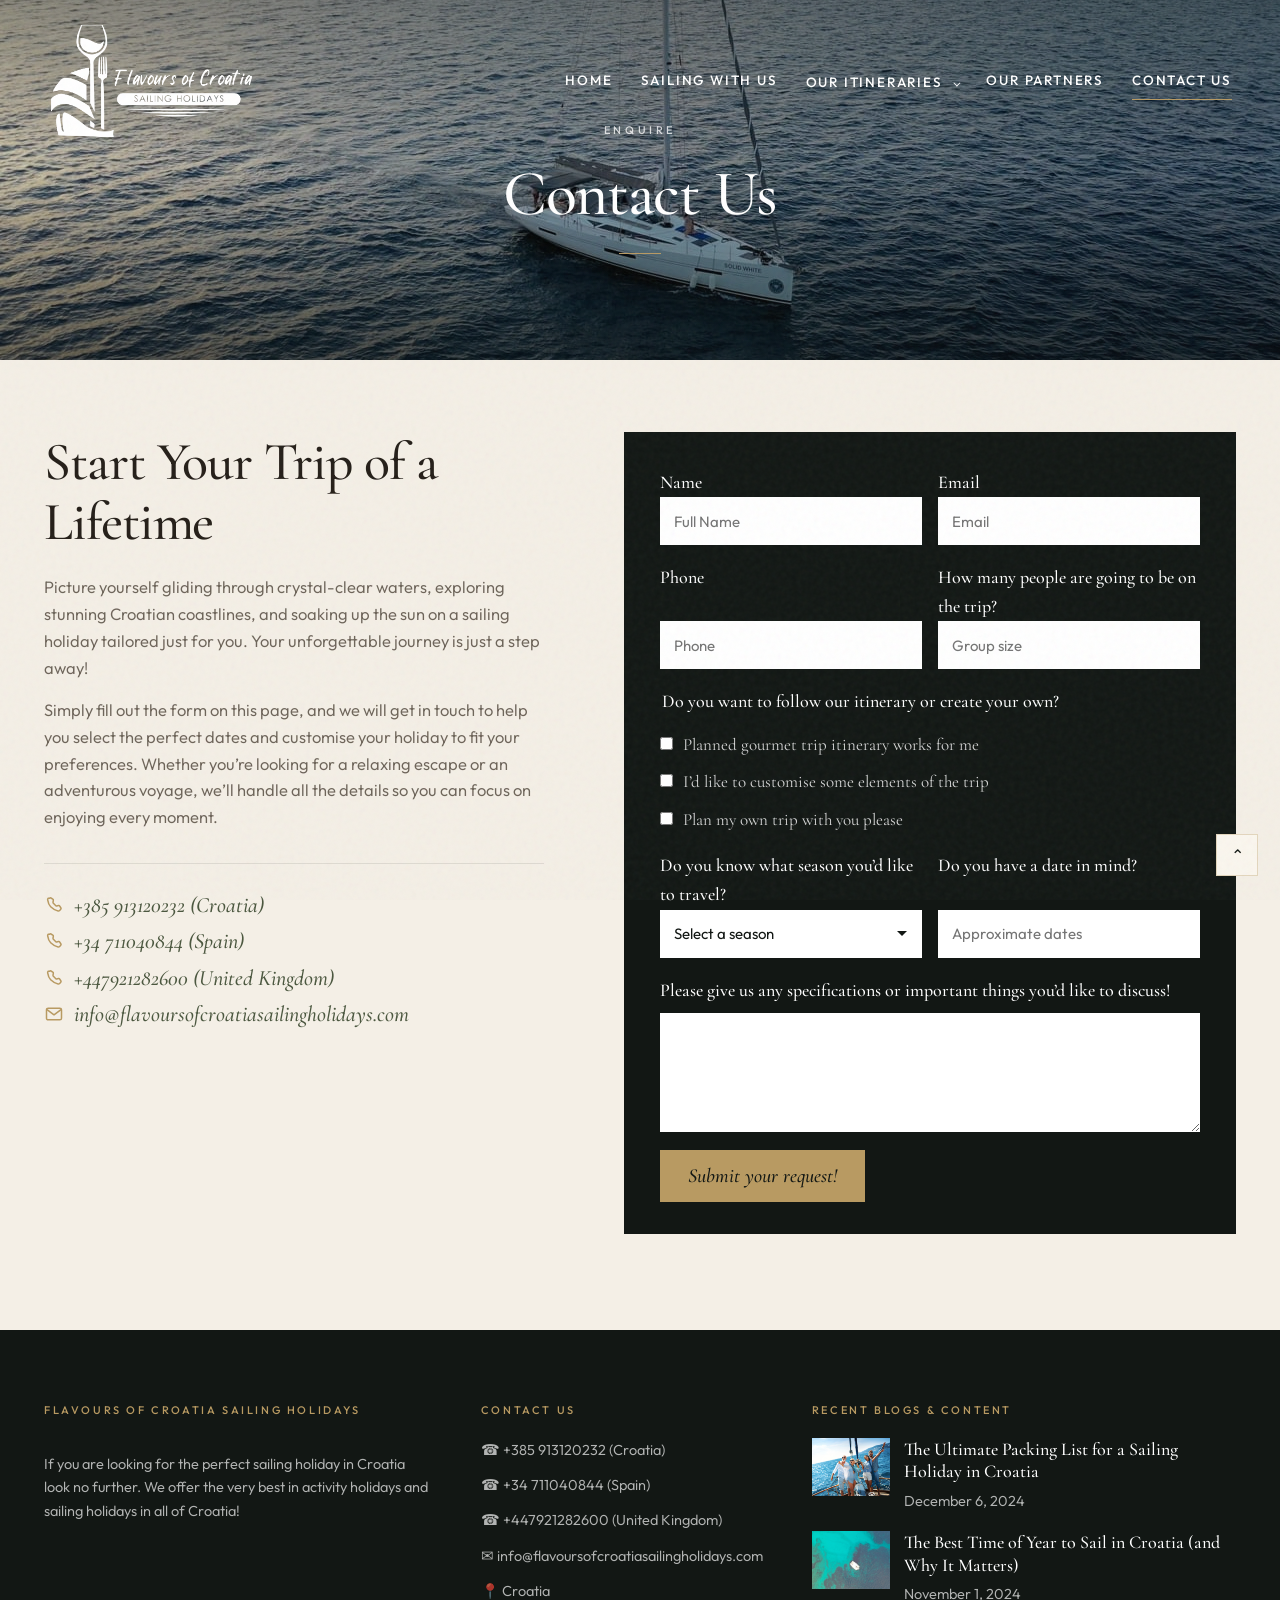
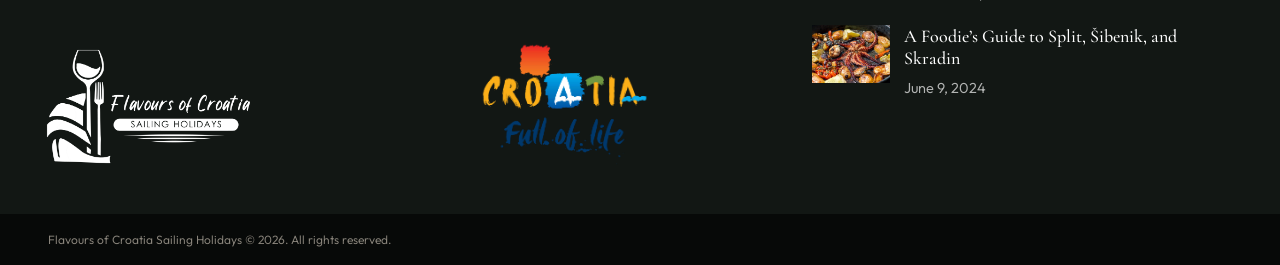
==== contact.html @ d2b2d53a "Host itinerary photos locally and send contact forms through Netlify. Co-authored-by: Cursor <cursor" ====
<!DOCTYPE html>
<html lang="en">
<head>
  <meta charset="UTF-8">
  <meta name="viewport" content="width=device-width, initial-scale=1.0">
  <title>Contact Us – Flavours of Croatia Sailing Holidays</title>
  <link rel="preconnect" href="https://fonts.googleapis.com">
  <link rel="preconnect" href="https://fonts.gstatic.com" crossorigin>
  <link href="https://fonts.googleapis.com/css2?family=Cormorant+Garamond:ital,wght@0,400;0,500;0,600;1,400;1,500;1,600&family=Outfit:wght@300;400;500;600&display=swap" rel="stylesheet">
  <link rel="preconnect" href="https://player.vimeo.com">
  <link rel="stylesheet" href="css/styles.css?v=114">
</head>
<body>
  <header class="site-header">
    <a class="logo" href="index.html"><img src="assets/logo.png" alt="Flavours of Croatia"></a>
    <nav class="nav">
      <a href="index.html">Home</a>
      <a href="sailing-with-us.html">Sailing With Us</a>
      <div class="nav-item">
        <button type="button">Our Itineraries <span class="chevron"></span></button>
        <div class="dropdown">
          <a href="gourmet-coastal.html">Gourmet Coastal Experience</a>
          <a href="custom-holiday.html">Create the Holiday of Your Dreams</a>
        </div>
      </div>
      <a href="partners.html">Our Partners</a>
      <a class="active" href="contact.html">Contact Us</a>
    </nav>
    <button class="menu-toggle" data-menu type="button" aria-label="Open menu">☰</button>
    <nav class="mobile-nav">
      <a href="index.html">Home</a>
      <a href="sailing-with-us.html">Sailing With Us</a>
      <a href="gourmet-coastal.html">Gourmet Coastal Experience</a>
      <a href="custom-holiday.html">Create the Holiday of Your Dreams</a>
      <a href="partners.html">Our Partners</a>
      <a href="contact.html">Contact Us</a>
    </nav>
  </header>

  <section class="page-hero contact">
    <div class="hero-video" style="background-image:url('assets/video-poster-1228026612.jpg')" aria-hidden="true">
      <img class="hero-poster" src="assets/video-poster-1228026612.jpg" alt="">
      <iframe
        src="https://player.vimeo.com/video/1228026612?background=1&amp;autoplay=1&amp;muted=1&amp;loop=1&amp;autopause=0&amp;title=0&amp;byline=0&amp;portrait=0"
        allow="autoplay; fullscreen"
        title="Contact Flavours of Croatia"
      ></iframe>
    </div>
    <div class="hero-copy">
      <p class="eyebrow">Enquire</p>
      <h1>Contact Us</h1>
    </div>
  </section>

  <section class="contact-layout">
    <div class="container contact-grid">
      <div class="contact-copy">
        <h2>Start Your Trip of a Lifetime</h2>
        <p>Picture yourself gliding through crystal-clear waters, exploring stunning Croatian coastlines, and soaking up the sun on a sailing holiday tailored just for you. Your unforgettable journey is just a step away!</p>
        <p>Simply fill out the form on this page, and we will get in touch to help you select the perfect dates and customise your holiday to fit your preferences. Whether you’re looking for a relaxing escape or an adventurous voyage, we’ll handle all the details so you can focus on enjoying every moment.</p>
        <div class="contact-ways">
          <a href="tel:+385913120232">
            <svg viewBox="0 0 24 24" fill="none" stroke="currentColor" stroke-width="1.8" stroke-linecap="round" stroke-linejoin="round" aria-hidden="true"><path d="M6.7 3.8c.4-.4 1.1-.5 1.6-.2l2.3 1.4c.5.3.7.9.6 1.5l-.4 2.2c-.1.5.1 1 .5 1.3l2.6 2.6c.3.4.8.6 1.3.5l2.2-.4c.6-.1 1.2.1 1.5.6l1.4 2.3c.3.5.2 1.2-.2 1.6l-1.3 1.3c-.5.5-1.2.7-1.9.6-3.3-.5-6.4-2.4-8.9-4.9S4.9 9.2 4.4 5.9c-.1-.7.1-1.4.6-1.9z"/></svg>
            +385 913120232 (Croatia)
          </a>
          <a href="tel:+34711040844">
            <svg viewBox="0 0 24 24" fill="none" stroke="currentColor" stroke-width="1.8" stroke-linecap="round" stroke-linejoin="round" aria-hidden="true"><path d="M6.7 3.8c.4-.4 1.1-.5 1.6-.2l2.3 1.4c.5.3.7.9.6 1.5l-.4 2.2c-.1.5.1 1 .5 1.3l2.6 2.6c.3.4.8.6 1.3.5l2.2-.4c.6-.1 1.2.1 1.5.6l1.4 2.3c.3.5.2 1.2-.2 1.6l-1.3 1.3c-.5.5-1.2.7-1.9.6-3.3-.5-6.4-2.4-8.9-4.9S4.9 9.2 4.4 5.9c-.1-.7.1-1.4.6-1.9z"/></svg>
            +34 711040844 (Spain)
          </a>
          <a href="tel:+447921282600">
            <svg viewBox="0 0 24 24" fill="none" stroke="currentColor" stroke-width="1.8" stroke-linecap="round" stroke-linejoin="round" aria-hidden="true"><path d="M6.7 3.8c.4-.4 1.1-.5 1.6-.2l2.3 1.4c.5.3.7.9.6 1.5l-.4 2.2c-.1.5.1 1 .5 1.3l2.6 2.6c.3.4.8.6 1.3.5l2.2-.4c.6-.1 1.2.1 1.5.6l1.4 2.3c.3.5.2 1.2-.2 1.6l-1.3 1.3c-.5.5-1.2.7-1.9.6-3.3-.5-6.4-2.4-8.9-4.9S4.9 9.2 4.4 5.9c-.1-.7.1-1.4.6-1.9z"/></svg>
            +447921282600 (United Kingdom)
          </a>
          <a href="mailto:info@flavoursofcroatiasailingholidays.com">
            <svg viewBox="0 0 24 24" fill="none" stroke="currentColor" stroke-width="1.8" stroke-linecap="round" stroke-linejoin="round" aria-hidden="true"><rect x="3" y="5" width="18" height="14" rx="2"/><path d="M4 7l8 6 8-6"/></svg>
            info@flavoursofcroatiasailingholidays.com
          </a>
        </div>
      </div>
      <form class="enquiry-form" name="contact" method="POST" action="/" data-netlify="true" netlify-honeypot="bot-field" data-form>
        <input type="hidden" name="form-name" value="contact">
        <p class="form-honeypot"><label>Leave blank <input name="bot-field" tabindex="-1" autocomplete="off"></label></p>
        <div class="enquiry-pair">
          <label>Name
            <input name="name" placeholder="Full Name" required>
          </label>
          <label>Email
            <input type="email" name="email" placeholder="Email" required>
          </label>
        </div>
        <div class="enquiry-pair">
          <label>Phone
            <input name="phone" placeholder="Phone" required>
          </label>
          <label>How many people are going to be on the trip?
            <input name="group" placeholder="Group size">
          </label>
        </div>
        <fieldset>
          <legend>Do you want to follow our itinerary or create your own?</legend>
          <label class="check"><input type="checkbox" name="plan" value="gourmet"> Planned gourmet trip itinerary works for me</label>
          <label class="check"><input type="checkbox" name="plan" value="customise"> I’d like to customise some elements of the trip</label>
          <label class="check"><input type="checkbox" name="plan" value="own"> Plan my own trip with you please</label>
        </fieldset>
        <div class="enquiry-pair">
          <label>Do you know what season you’d like to travel?
            <select name="season">
              <option value="">Select a season</option>
              <option>May - June</option>
              <option>July - August</option>
              <option>September - October</option>
              <option>Not sure yet</option>
            </select>
          </label>
          <label>Do you have a date in mind?
            <input name="date" placeholder="Approximate dates">
          </label>
        </div>
        <label>Please give us any specifications or important things you’d like to discuss!
          <textarea name="message" rows="5"></textarea>
        </label>
        <button type="submit">Submit your request!</button>
        <p class="form-note">Thank you. We’ll be in touch shortly.</p>
      </form>
    </div>
  </section>


  <footer class="site-footer">
    <div class="container footer-grid">
      <div class="footer-brand">
        <h4>Flavours of Croatia Sailing Holidays</h4>
        <p>If you are looking for the perfect sailing holiday in Croatia look no further. We offer the very best in activity holidays and sailing holidays in all of Croatia!</p>
        <img class="footer-logo" src="assets/logo.png" alt="">
      </div>
      <div class="footer-contact">
        <h4>Contact Us</h4>
        <ul>
          <li>☎ <a href="tel:+385913120232">+385 913120232</a> (Croatia)</li>
          <li>☎ <a href="tel:+34711040844">+34 711040844</a> (Spain)</li>
          <li>☎ <a href="tel:+447921282600">+447921282600</a> (United Kingdom)</li>
          <li>✉ <a href="mailto:info@flavoursofcroatiasailingholidays.com">info@flavoursofcroatiasailingholidays.com</a></li>
          <li>📍 Croatia</li>
        </ul>
        <a class="board-logo" href="https://www.dalmatiasibenik.hr/en/" target="_blank" rel="noopener noreferrer" aria-label="Croatia Full of life">
          <img src="assets/croatia-full-of-life.png?v=3" alt="Croatia Full of life">
        </a>
      </div>
      <div>
        <h4>Recent Blogs &amp; Content</h4>
        <a class="footer-blog" href="blog/packing-list.html"><img src="assets/blog-packing.jpg" alt=""><div><h3>The Ultimate Packing List for a Sailing Holiday in Croatia</h3><small>December 6, 2024</small></div></a>
        <a class="footer-blog" href="blog/best-time.html"><img src="assets/nic-cat-reef.jpg" alt=""><div><h3>The Best Time of Year to Sail in Croatia (and Why It Matters)</h3><small>November 1, 2024</small></div></a>
        <a class="footer-blog" href="blog/foodie-guide.html"><img src="assets/blog-food.png" alt=""><div><h3>A Foodie’s Guide to Split, Šibenik, and Skradin</h3><small>June 9, 2024</small></div></a>
      </div>
    </div>
    <div class="legal"><span>Flavours of Croatia Sailing Holidays © 2026. All rights reserved.</span></div>
  </footer>
  <button class="to-top" type="button" aria-label="Back to top">⌃</button>
  <script src="https://player.vimeo.com/api/player.js"></script>
  <script src="js/main.js?v=23"></script>
</body>
</html>
---- css/styles.css ----
:root {
  --navy: #121714;
  --navy-deep: #0a0d0b;
  --ink: #241e18;
  --muted: #6d6459;
  --olive: #4c5840;
  --wine: #7a3d34;
  --gold: #b89a62;
  --ivory: #f4efe6;
  --cream: #f7f3eb;
  --sand: #e7dfd1;
  --white: #fbf8f2;
  --paper: #faf6ee;
  --teal: #4c5840;
  --mint: #e7dfd1;
  --mint-deep: #cfc4b0;
  --line: rgba(36, 30, 24, 0.1);
  --max: 1220px;
  --shadow: 0 30px 80px rgba(18, 23, 20, 0.14);
  --ease: cubic-bezier(.22, 1, .36, 1);
}

*, *::before, *::after { box-sizing: border-box; }
html { scroll-behavior: smooth; -webkit-text-size-adjust: 100%; overflow-x: clip; }
body {
  margin: 0;
  font-family: Outfit, "Helvetica Neue", sans-serif;
  color: var(--ink);
  background: var(--ivory);
  line-height: 1.62;
  font-size: 16.5px;
  font-weight: 360;
  overflow-x: clip;
  overscroll-behavior-x: none;
}
body.menu-open { overflow: hidden; }
body::before {
  content: "";
  pointer-events: none;
  position: fixed;
  inset: 0;
  z-index: 400;
  opacity: .045;
  background-image: url("data:image/svg+xml,%3Csvg viewBox='0 0 200 200' xmlns='http://www.w3.org/2000/svg'%3E%3Cfilter id='n'%3E%3CfeTurbulence type='fractalNoise' baseFrequency='.85' numOctaves='4' stitchTiles='stitch'/%3E%3C/filter%3E%3Crect width='100%25' height='100%25' filter='url(%23n)'/%3E%3C/svg%3E");
}
::selection { background: #d8c8a4; color: var(--navy); }
img { max-width: 100%; display: block; }
a { color: inherit; text-decoration: none; }
button, input, textarea, select { font-family: inherit; }
.container { width: min(var(--max), calc(100% - 88px)); margin: 0 auto; }

.site-header {
  position: fixed; inset: 0 0 auto; z-index: 80;
  display: flex; align-items: center; justify-content: space-between;
  padding: 22px 48px; color: #fff;
  transition: background .5s var(--ease), padding .5s var(--ease), border-color .5s var(--ease);
  border-bottom: 1px solid transparent;
}
.site-header.is-scrolled,
.site-header.solid.is-scrolled {
  background: rgba(10, 13, 11, .86);
  backdrop-filter: blur(18px);
  padding-top: 12px; padding-bottom: 12px;
  border-bottom-color: rgba(184,154,98,.18);
}
.logo img { height: 118px; width: auto; filter: brightness(0) invert(1); transition: height .5s var(--ease); }
.site-header.is-scrolled .logo img { height: 96px; }
.nav { display: flex; align-items: center; gap: 28px; }
.nav a, .nav-item > button {
  background: none; border: 0; color: inherit; cursor: pointer;
  font-size: 13.5px; font-weight: 500; letter-spacing: 1.8px; text-transform: uppercase;
  padding: 0; position: relative;
}
.nav a::after, .nav-item > button::after {
  content: ""; position: absolute; left: 0; bottom: -8px; width: 0; height: 1px;
  background: var(--gold); transition: width .35s var(--ease);
}
.nav a:hover::after, .nav a.active::after, .nav-item:hover > button::after { width: 100%; }
.nav-item { position: relative; }
.nav-item:hover,
.nav-item:focus-within,
.nav-item.is-open { z-index: 5; }
.chevron {
  display: inline-block; width: 5px; height: 5px; margin-left: 6px;
  border-right: 1.4px solid currentColor; border-bottom: 1.4px solid currentColor;
  transform: rotate(45deg) translateY(-2px);
}
.dropdown {
  opacity: 0; visibility: hidden; pointer-events: none;
  transform: translateX(-50%);
  position: absolute; top: 100%; left: 50%; z-index: 6; min-width: 300px;
  padding: 18px 0 10px; color: var(--ink);
  transition: opacity .3s var(--ease), visibility .3s var(--ease);
}
.dropdown::before {
  content: ""; position: absolute; inset: 18px 0 0;
  background: var(--paper); box-shadow: var(--shadow); z-index: -1;
}
.nav-item:hover .dropdown,
.nav-item:focus-within .dropdown,
.nav-item.is-open .dropdown {
  opacity: 1; visibility: visible; pointer-events: auto;
}
.dropdown a {
  display: block; position: relative; z-index: 1;
  padding: 14px 22px; letter-spacing: 1.2px; font-size: 13px;
}
.dropdown a:hover { background: var(--sand); }
.dropdown a::after { display: none; }
.search-btn, .menu-toggle, .to-top { background: none; border: 0; color: inherit; cursor: pointer; }
.menu-toggle, .mobile-nav, .search-panel { display: none; }
.search-panel.open {
  display: block; position: absolute; top: 100%; right: 40px;
  background: var(--paper); color: var(--ink); padding: 12px; box-shadow: var(--shadow);
}
.search-panel input { border: 1px solid var(--sand); padding: 10px 12px; width: 240px; background: var(--ivory); }

.hero {
  position: relative; isolation: isolate; overflow: hidden;
  height: 100svh; min-height: 100svh;
  display: grid; place-items: center;
  background: var(--navy-deep);
  padding: 100px 24px 120px;
}
.hero-video {
  position: absolute; inset: 0; z-index: 0; overflow: hidden;
  pointer-events: none;
  container-type: size;
  background-color: var(--navy-deep);
  background-position: center;
  background-size: cover;
  background-repeat: no-repeat;
}
.hero-poster,
.hero-video iframe {
  position: absolute; top: 50%; left: 50%; border: 0;
  width: max(100%, calc(100cqh * 16 / 9));
  height: max(100%, calc(100cqw * 9 / 16));
  min-width: 100%;
  min-height: 100%;
  transform: translate(-50%, -50%);
  object-fit: cover;
}
.hero-poster {
  z-index: 2;
  opacity: 1;
  max-width: none;
  max-height: none;
}
.hero-video iframe {
  opacity: 1;
  z-index: 0;
}
.hero-video.is-ready .hero-poster { opacity: 0; }
.hero::before {
  content: "";
  position: absolute; inset: 0; z-index: 1; pointer-events: none;
  background:
    radial-gradient(ellipse at 50% 70%, transparent 20%, rgba(10,13,11,.45) 100%),
    linear-gradient(180deg, rgba(10,13,11,.35) 0%, rgba(10,13,11,.05) 40%, rgba(10,13,11,.62) 100%);
}
.hero-welcome {
  position: relative; z-index: 2;
  width: min(760px, 82vw);
  filter: drop-shadow(0 22px 48px rgba(0,0,0,.4));
  animation: rise 1.2s var(--ease);
}
@media (prefers-reduced-motion: reduce) {
  .hero-video iframe { display: none; }
}
.hero-caption {
  position: absolute; left: 56px; bottom: 40px; z-index: 2;
  color: rgba(255,255,255,.72);
  font-size: 11px; letter-spacing: 3px; text-transform: uppercase; font-weight: 500;
}
.scroll-cue {
  position: absolute; bottom: 36px; left: 50%; transform: translateX(-50%); z-index: 2;
  color: #fff; font-size: 10px; letter-spacing: 4px; text-transform: uppercase;
  opacity: .7; display: flex; flex-direction: column; align-items: center; gap: 10px;
}
.scroll-cue::after {
  content: ""; width: 1px; height: 36px;
  background: linear-gradient(var(--gold), transparent);
}
@keyframes rise { from { opacity: 0; transform: translateY(26px); } to { opacity: 1; transform: none; } }
.reveal { opacity: 0; transform: translateY(32px); transition: .9s var(--ease); }
.reveal.in { opacity: 1; transform: none; }

.kicker, .eyebrow {
  font-size: 11px; letter-spacing: 3.6px; text-transform: uppercase; font-weight: 500;
  color: var(--olive); margin: 0 0 12px;
}
.kicker::after, .eyebrow.dark::after {
  content: ""; display: block; width: 28px; height: 1px; background: var(--gold); margin-top: 10px;
}
h1, h2, .section-title {
  font-family: "Cormorant Garamond", Georgia, serif;
  font-weight: 500; letter-spacing: -.02em;
  text-transform: none; line-height: 1.12; margin: 0 0 16px;
}
.lead {
  font-family: "Cormorant Garamond", Georgia, serif;
  font-size: clamp(26px, 3vw, 34px); font-style: italic; line-height: 1.3; color: var(--ink);
}

.intro { padding: 72px 0 24px; background: var(--ivory); scroll-margin-top: 108px; }
.intro-grid { display: grid; grid-template-columns: .95fr 1.05fr; gap: 36px; align-items: stretch; padding-bottom: 0; }
.intro-copy { display: flex; flex-direction: column; line-height: 1.55; }
.intro-copy h1 { font-size: clamp(34px, 4vw, 52px); max-width: none; margin: 0 0 26px; line-height: 1.08; }
.intro-copy p { color: #534c43; margin: 0 0 8px; }
.intro-copy .lead { margin-bottom: 18px; color: var(--ink); font-size: 22px; }
.signatures { display: flex; gap: 32px; margin-top: 22px; padding-top: 4px; align-items: flex-end; }
.signatures img { height: 72px; width: auto; opacity: .9; }

.intro-visual { position: relative; min-height: 280px; }
.collage {
  position: absolute;
  inset: 0;
  display: grid;
  grid-template-columns: 1.15fr .85fr;
  grid-template-rows: 1.05fr .7fr .95fr;
  gap: 8px;
  min-height: 0;
  height: auto;
  overflow: hidden;
}
.collage img {
  width: 100%; height: 100%; object-fit: cover;
  min-height: 0; min-width: 0;
  transition: transform .8s var(--ease), filter .8s ease;
}
.collage img:hover { transform: scale(1.03); filter: saturate(1.08); }
.collage .c1 { grid-column: 1; grid-row: 1 / 3; }
.collage .c2 { grid-column: 2; grid-row: 1; }
.collage .c3 { grid-column: 1; grid-row: 3; }
.collage .c4 { grid-column: 2; grid-row: 2 / 4; }
.collage .c5 {
  position: absolute; width: 24%; aspect-ratio: 1; height: auto;
  top: 42%; left: 38%; z-index: 3;
  outline: 6px solid var(--ivory);
  box-shadow: 0 18px 40px rgba(18,23,20,.2);
}

.filmstrip {
  display: flex; gap: 10px; overflow-x: auto; overflow-y: hidden;
  padding: 56px 48px 56px max(44px, calc((100vw - var(--max)) / 2 + 44px));
  width: 100%; max-width: 100%; margin: 0;
  scrollbar-width: thin; scrollbar-color: var(--gold) transparent;
  cursor: grab;
  -webkit-overflow-scrolling: touch;
}
.filmstrip:active { cursor: grabbing; }
.filmstrip::-webkit-scrollbar { height: 6px; }
.filmstrip::-webkit-scrollbar-thumb { background: var(--gold); border-radius: 99px; }
.filmstrip img {
  height: 136px; width: 180px; object-fit: cover; flex-shrink: 0;
  filter: saturate(.92);
  transition: transform .5s var(--ease), filter .5s ease;
}
.filmstrip img:hover { transform: translateY(-4px); filter: saturate(1.05); }

.photo-grid {
  display: grid; grid-template-columns: repeat(3, 1fr); gap: 10px;
}
.photo-grid img {
  width: 100%; aspect-ratio: 1; object-fit: cover;
  transition: transform .8s var(--ease);
}
.photo-grid img:hover { transform: scale(1.05); }
.photo-grid.editorial {
  grid-template-columns: repeat(6, 1fr);
  grid-auto-rows: 82px;
  gap: 10px;
}
.photo-grid.editorial img { aspect-ratio: auto; height: 100%; }
.photo-grid.editorial img:nth-child(1) { grid-column: 1 / 5; grid-row: 1 / 4; }
.photo-grid.editorial img:nth-child(2) { grid-column: 5 / 7; grid-row: 1 / 4; }
.photo-grid.editorial img:nth-child(3) { grid-column: 1 / 3; grid-row: 4 / 6; }
.photo-grid.editorial img:nth-child(4) { grid-column: 3 / 5; grid-row: 4 / 6; }
.photo-grid.editorial img:nth-child(5) { grid-column: 5 / 7; grid-row: 4 / 6; }
.photo-grid.editorial img:nth-child(6) { grid-column: 1 / 4; grid-row: 6 / 8; }
.photo-grid.editorial img:nth-child(7) { grid-column: 4 / 7; grid-row: 6 / 8; }
.photo-grid.editorial img:nth-child(8) { grid-column: 1 / 3; grid-row: 8 / 10; }
.photo-grid.editorial img:nth-child(9) { grid-column: 3 / 5; grid-row: 8 / 10; }
.photo-grid.editorial img:nth-child(10) { grid-column: 5 / 7; grid-row: 8 / 10; }
.photo-grid.editorial img:nth-child(11) { grid-column: 1 / 4; grid-row: 10 / 12; }
.photo-grid.editorial img:nth-child(12) { grid-column: 4 / 7; grid-row: 10 / 12; }
.photo-grid.editorial img:nth-child(13) { grid-column: 1 / 3; grid-row: 12 / 14; }
.photo-grid.editorial img:nth-child(14) { grid-column: 3 / 5; grid-row: 12 / 14; }
.photo-grid.editorial img:nth-child(15) { grid-column: 5 / 7; grid-row: 12 / 14; }

.quote-band, .landscape-band, .testimonial {
  position: relative; isolation: isolate; overflow: hidden;
  min-height: 360px; background: center / cover no-repeat;
  display: grid; place-items: center;
}
.quote-band {
  background-image: url("../assets/quote-coast.jpg");
  background-position: center 45%;
  min-height: 420px;
}
.landscape-band { background-image: url("../assets/landscape-band.png"); min-height: 240px; }
.testimonial {
  background-image: url("../assets/testimonial-coast.jpg");
  background-position: center 55%;
  place-items: center start;
  min-height: 520px;
  margin-top: 48px;
}
.quote-band::before {
  content: ""; position: absolute; inset: 0; z-index: 1; pointer-events: none;
  background: linear-gradient(180deg, rgba(244,239,230,.42), transparent 18%, transparent 82%, rgba(244,239,230,.48));
}
.landscape-band::before, .testimonial::before {
  content: ""; position: absolute; inset: 0; z-index: 1; pointer-events: none;
  background: linear-gradient(180deg, rgba(247,243,235,.5), transparent 22%, transparent 78%, rgba(247,243,235,.55));
}
.quote-statement {
  position: relative; z-index: 2; width: min(640px, calc(100% - 64px));
  margin: 0; text-align: center;
  font-family: "Cormorant Garamond", Georgia, serif;
  font-size: clamp(20px, 2.4vw, 28px); font-style: italic; line-height: 1.4;
  color: var(--navy);
  background: rgba(251, 248, 242, .88);
  backdrop-filter: blur(16px);
  -webkit-backdrop-filter: blur(16px);
  padding: 28px 40px 32px;
  box-shadow: 0 24px 60px rgba(18, 23, 20, .16);
}
.quote-statement::before,
.quote-statement::after {
  display: block; font-size: 48px; line-height: .4; color: var(--gold); font-style: normal;
}
.quote-statement::before {
  content: "“"; margin-bottom: 14px;
}
.quote-statement::after {
  content: "”"; margin-top: 16px;
}

.quote-card, .review-card {
  position: relative; z-index: 2;
  background: rgba(251,248,242,.94); backdrop-filter: blur(16px);
  padding: 48px 46px; box-shadow: var(--shadow);
}
.quote-card { display: none; }
.quote-card p {
  margin: 0; font-family: "Cormorant Garamond", Georgia, serif;
  font-size: 27px; line-height: 1.45; font-style: italic;
}

.features { padding: 64px 0 32px; background: var(--ivory); }
.features-head { width: 100%; margin: 0 0 80px; }
.features-head h2 { font-size: clamp(28px, 3.2vw, 42px); margin: 0; max-width: none; }
.feature-row {
  display: grid; grid-template-columns: 1fr 1fr; gap: 48px;
  align-items: center; min-height: 0;
  background: transparent; margin: 0 0 48px;
}
.feature-row:last-child { margin-bottom: 0; }
.feature-row.reverse { grid-template-columns: 1fr 1fr; }
.feature-row.reverse .feature-copy { order: -1; }
.feature-visual { overflow: hidden; }
.feature-visual img {
  width: 100%; height: auto; min-height: 0;
  aspect-ratio: 16 / 10; object-fit: cover;
  transition: transform 1.2s var(--ease);
}
.feature-row:hover .feature-visual img { transform: scale(1.03); }
.feature-copy {
  display: grid; align-content: center;
  padding: 8px 0;
}
.feature-copy h2 { font-size: clamp(28px, 2.8vw, 36px); margin: 0 0 24px; }
.feature-copy p { color: var(--muted); margin: 0; }
.feature-card { overflow: hidden; }
.feature-card img { width: 100%; aspect-ratio: 16/10; object-fit: cover; margin-bottom: 28px; }
.feature-card h2 { font-size: 28px; }
.feature-card p { color: var(--muted); margin: 0; }

.journeys { padding: 64px 0 48px; background: var(--ivory); }
.journeys-head { margin-bottom: 28px; }
.journeys-head h2 { font-size: clamp(36px, 4.2vw, 52px); margin: 0; }
.journey-stack { display: grid; grid-template-columns: 1fr 1fr; gap: 24px; }
.journey-card {
  position: relative; overflow: hidden; min-height: 0; aspect-ratio: 4 / 3; color: #fff;
  display: grid; align-items: end;
}
.journey-card img:not(.hero-poster),
.journey-card .hero-video {
  position: absolute; inset: 0; width: 100%; height: 100%;
}
.journey-card img:not(.hero-poster) {
  object-fit: cover;
  transition: transform 1.4s var(--ease);
}
.journey-card img, .journey-card .hero-video, .journey-card::after { pointer-events: none; }
.journey-card::after {
  content: ""; position: absolute; inset: 0; z-index: 1;
  background: linear-gradient(180deg, rgba(10,13,11,.06) 18%, rgba(10,13,11,.55) 62%, rgba(10,13,11,.82) 100%);
}
.journey-card:hover img:not(.hero-poster) { transform: scale(1.06); }
.journey-copy { position: relative; z-index: 2; padding: 28px 28px 32px; max-width: none; }
.journey-copy .kicker {
  display: inline-block; color: #e4d0a0; background: none; padding: 0;
  margin: 0 0 12px; letter-spacing: 2.6px; font-size: 12px; font-weight: 600;
  text-shadow:
    0 0 2px rgba(0,0,0,.9),
    0 1px 2px rgba(0,0,0,.85),
    0 2px 8px rgba(0,0,0,.7),
    0 6px 18px rgba(0,0,0,.55);
}
.journey-copy .kicker::after {
  display: block; background: #e4d0a0; width: 28px; margin-top: 10px;
}
.journey-card h3 {
  font-family: "Cormorant Garamond", Georgia, serif;
  font-size: clamp(28px, 2.6vw, 38px);
  font-weight: 500; margin: 0 0 12px; letter-spacing: -.02em; line-height: 1.08;
}
.journey-card p { margin: 0 0 18px; color: rgba(255,255,255,.82); max-width: 36ch; font-size: 16px; }
.journey-card .read-more { color: #fff; border-bottom: 1px solid var(--gold); padding-bottom: 3px; }

.num {
  color: var(--gold); display: block; font-family: "Cormorant Garamond", serif;
  font-size: 42px; font-style: italic; letter-spacing: 0; text-transform: none; margin-bottom: 8px;
}

.why {
  background:
    radial-gradient(900px 420px at 80% 0%, rgba(184,154,98,.12), transparent),
    var(--navy-deep);
  color: #fff; padding: 80px 0;
}
.why h2 { font-size: clamp(36px, 4.2vw, 52px); max-width: none; margin: 0 0 8px; }
.why h2::after {
  content: ""; display: block; width: 40px; height: 1px; background: var(--gold); margin: 18px 0 40px;
}
.why-grid { display: grid; grid-template-columns: 1fr 1fr; gap: 40px 56px; }
.icon-ring {
  display: grid; place-items: center;
  width: 68px; height: 68px; margin: 0 0 18px;
  border: 1px solid currentColor; border-radius: 50%;
}
.why-item { text-align: left; padding-top: 0; border-top: 0; }
.why-item svg { display: block; width: 32px; height: 32px; stroke: currentColor; }
.why-item h3 {
  font-size: 28px; font-style: italic; font-weight: 500; margin: 0 0 12px;
  text-transform: none; letter-spacing: 0; font-family: "Cormorant Garamond", serif;
}
.why-item:nth-child(1) h3, .why-item:nth-child(1) .icon-ring { color: #d4bc82; }
.why-item:nth-child(2) h3, .why-item:nth-child(2) .icon-ring { color: #e08b7a; }
.why-item:nth-child(3) h3, .why-item:nth-child(3) .icon-ring { color: #9caf86; }
.why-item:nth-child(4) h3, .why-item:nth-child(4) .icon-ring { color: #7eb8c9; }
.why-item p { margin: 0; color: rgba(255,255,255,.7); font-size: 15.5px; }

.review-card { position: relative; z-index: 2; width: min(540px, 56vw); margin: 0 0 0 8%; }
.review-card p {
  font-family: "Cormorant Garamond", Georgia, serif;
  font-size: 22px; font-style: italic; line-height: 1.45; color: var(--ink);
}
.review-top { display: flex; justify-content: space-between; align-items: center; margin-bottom: 18px; }
.review-person { display: flex; align-items: center; gap: 12px; }
.review-person img { width: 52px; height: 52px; border-radius: 50%; object-fit: cover; }
.stars { color: var(--gold); letter-spacing: 2px; }

.blogs { padding: 64px 0 48px; background: var(--ivory); }
.blogs h2 { font-size: clamp(36px, 4.2vw, 52px); }
.blog-grid { display: grid; grid-template-columns: repeat(3, 1fr); gap: 28px; }
.blog-card { overflow: hidden; background: transparent; }
.blog-card img {
  width: 100%; aspect-ratio: 16/10; object-fit: cover; margin-bottom: 16px;
  transition: transform .8s var(--ease);
}
.blog-card:hover img { transform: scale(1.04); }
.blog-card h3 {
  font-family: "Cormorant Garamond", Georgia, serif; font-weight: 500; font-size: 26px;
  margin: 0 0 12px; line-height: 1.2;
}
.read-more { font-size: 11px; font-weight: 500; letter-spacing: 2.2px; text-transform: uppercase; color: var(--olive); }
.read-more:hover { color: var(--wine); }

.newsletter {
  position: relative;
  isolation: isolate;
  overflow: hidden;
  min-height: 560px;
  background: url("../assets/newsletter-coast.jpg") center 42% / cover no-repeat;
  padding: 88px 0;
  display: grid;
  align-items: center;
}
.newsletter::before {
  content: "";
  position: absolute;
  inset: 0;
  z-index: 1;
  pointer-events: none;
  background: linear-gradient(180deg, rgba(244,239,230,.42), transparent 20%, transparent 78%, rgba(10,13,11,.22));
}
.newsletter-row {
  position: relative;
  z-index: 1;
  display: flex;
  align-items: center;
  justify-content: space-between;
  gap: 56px;
  padding: 58px 64px 54px;
  background-color: #f3ead8;
  background-image:
    radial-gradient(ellipse 90% 70% at 8% 12%, rgba(201, 176, 132, .22), transparent 58%),
    radial-gradient(ellipse 80% 60% at 96% 88%, rgba(150, 128, 96, .16), transparent 52%),
    repeating-linear-gradient(
      180deg,
      transparent 0 3px,
      rgba(122, 98, 62, .055) 3px 4px
    );
  border: 1px solid rgba(184,154,98,.55);
  outline: 1px solid rgba(184,154,98,.28);
  outline-offset: -11px;
  box-shadow:
    0 1px 0 rgba(255,252,246,.75) inset,
    0 28px 70px rgba(10,13,11,.28);
}
.newsletter-row::after {
  content: "";
  position: absolute;
  inset: 0;
  pointer-events: none;
  opacity: .18;
  mix-blend-mode: multiply;
  background-image: url("data:image/svg+xml,%3Csvg viewBox='0 0 180 180' xmlns='http://www.w3.org/2000/svg'%3E%3Cfilter id='n'%3E%3CfeTurbulence type='fractalNoise' baseFrequency='.75' numOctaves='4' stitchTiles='stitch'/%3E%3C/filter%3E%3Crect width='100%25' height='100%25' filter='url(%23n)'/%3E%3C/svg%3E");
}
.newsletter-row > * { position: relative; z-index: 1; }
.newsletter-copy { max-width: 560px; }
.newsletter .kicker {
  color: var(--gold);
  font-size: 15px;
  letter-spacing: 4.4px;
  font-weight: 600;
  margin: 0 0 16px;
}
.newsletter .kicker::after {
  width: 48px;
  height: 2px;
  margin-top: 12px;
}
.newsletter h2 { color: var(--navy); font-size: clamp(32px, 3.6vw, 46px); max-width: 14ch; margin: 0; }
.subscribe-form { display: grid; gap: 12px; min-width: min(420px, 100%); }
.subscribe-row {
  display: flex;
  align-items: stretch;
  background: #fff;
  border: 1px solid rgba(36, 30, 24, .22);
  box-shadow: none;
}
.subscribe-row:focus-within { border-color: var(--gold); }
.subscribe-form input { border: 0; padding: 18px 20px; min-width: 0; flex: 1; outline: none; background: transparent; font-size: 15px; }

.btn, .subscribe-form button {
  background: var(--navy); color: #fff; border: 0; padding: 18px 32px;
  font-weight: 500; letter-spacing: 2px; text-transform: uppercase; cursor: pointer; font-size: 11px;
  transition: background .25s ease, transform .25s var(--ease);
  display: inline-block;
}
.btn:hover, .subscribe-form button:hover { background: var(--olive); transform: translateY(-1px); }

.consult-band { min-height: 0; padding: 72px 0; }
.consult-row {
  display: grid; grid-template-columns: .82fr 1.18fr; align-items: start; gap: 40px 48px;
}
.consult-band h2 { max-width: 11ch; }
.consult-band .newsletter-copy p:last-child { margin: 16px 0 0; color: var(--muted); max-width: 36ch; }
.consult-form { display: grid; gap: 14px; min-width: 0; }
.consult-grid { display: grid; grid-template-columns: 1fr 1fr; gap: 12px; }
.consult-form label { font-size: 13px; font-weight: 500; color: var(--navy); }
.consult-form input,
.consult-form select,
.consult-form textarea {
  display: block; width: 100%; margin-top: 6px;
  border: 1px solid rgba(36, 30, 24, .22); padding: 12px 14px; background: #fff;
}
.consult-form input:focus,
.consult-form select:focus,
.consult-form textarea:focus {
  outline: 1px solid var(--gold); border-color: var(--gold);
}
.consult-form button {
  justify-self: start; background: var(--navy); color: #fff; border: 0; padding: 16px 28px;
  font-weight: 500; letter-spacing: 2px; text-transform: uppercase; cursor: pointer; font-size: 11px;
}
.consult-form button:hover { background: var(--olive); }

.site-footer { background: var(--navy); color: #fff; padding: 72px 0 0; }
.footer-grid { display: grid; grid-template-columns: 1.1fr .8fr 1.2fr; gap: 48px; padding-bottom: 48px; }
.site-footer h4 {
  font-family: Outfit, sans-serif; font-size: 11px; letter-spacing: 2.6px; text-transform: uppercase;
  margin: 0 0 18px; font-weight: 500; color: var(--gold);
}
.site-footer p, .site-footer li, .footer-blog small { color: rgba(255,255,255,.68); font-size: 14.5px; }
.site-footer ul { list-style: none; margin: 0; padding: 0; }
.site-footer li { margin: 0 0 12px; }
.footer-logo { width: 210px; height: auto; margin-top: auto; padding-top: 28px; filter: brightness(0) invert(1); }
.footer-brand,
.footer-contact {
  display: flex;
  flex-direction: column;
}
.board-logo {
  display: block;
  width: fit-content;
  margin-top: auto;
  padding-top: 28px;
}
.board-logo img {
  display: block;
  width: 168px;
  height: auto;
  filter: none;
}
.board-logo:hover { opacity: .9; }
.footer-blog { display: flex; gap: 14px; margin-bottom: 18px; }
.footer-blog img { width: 78px; height: 58px; object-fit: cover; flex-shrink: 0; }
.footer-blog h3 {
  font-family: "Cormorant Garamond", Georgia, serif; font-size: 18px; font-weight: 500;
  margin: 0 0 4px; line-height: 1.25;
}
.legal {
  background: #070908; display: flex; justify-content: space-between; align-items: center;
  padding: 16px 48px; color: #8a857c; font-size: 12px;
}
.legal-links { display: flex; gap: 16px; align-items: center; }

.to-top {
  position: fixed; right: 22px; bottom: 24px; z-index: 70;
  width: 42px; height: 42px; border: 1px solid rgba(184,154,98,.35); background: var(--paper); color: var(--navy);
  font-size: 16px; transition: .25s ease;
}
.to-top:hover { background: var(--navy); color: #fff; }

.page-hero {
  position: relative; isolation: isolate; overflow: hidden;
  min-height: 78vh; display: grid; place-items: center; color: #fff; text-align: center;
  background: url("../assets/hero.jpg") center 55% / cover no-repeat;
  padding-top: 80px;
}
.page-hero::before {
  content: "";
  position: absolute; inset: 0; z-index: 1; pointer-events: none;
  background: linear-gradient(180deg, rgba(10,13,11,.45), rgba(10,13,11,.18) 46%, rgba(10,13,11,.58));
}
.page-hero.ocean {
  min-height: 420px;
  height: clamp(340px, 42vw, 480px);
  background-image: url("../assets/swu-hero.png");
  background-size: cover;
  background-position: center;
}
.page-hero.ocean::before {
  background: linear-gradient(180deg, rgba(10,13,11,.38), rgba(10,13,11,.12) 42%, rgba(10,13,11,.46));
}
.page-hero.ocean p { display: none; }
.page-hero.ocean h1 {
  font-size: clamp(52px, 7.2vw, 104px);
  color: #fff;
  text-shadow: 0 8px 28px rgba(8, 16, 28, .45);
}
.page-hero.gourmet, .page-hero.custom, .page-hero.contact {
  background-size: cover; background-position: center 58%;
}
.page-hero.gourmet {
  min-height: 0;
  height: clamp(260px, 32vw, 380px);
  background-image: url("../assets/hero.jpg");
}
.page-hero.custom {
  min-height: 0;
  height: clamp(320px, 44vw, 540px);
  background-position: center 32%;
  background-image: url("../assets/hero.jpg");
}
.page-hero.contact {
  background-image: url("../assets/hero.jpg");
}
.page-hero .hero-copy,
.page-hero > div:not(.hero-video) { position: relative; z-index: 2; }
.video-band {
  position: relative; isolation: isolate; overflow: hidden;
  min-height: 320px;
  height: clamp(280px, 38vw, 460px);
  background: var(--navy-deep) url("../assets/quote-coast.jpg") center 45% / cover no-repeat;
}
.video-band::before {
  content: "";
  position: absolute; inset: 0; z-index: 1; pointer-events: none;
  background: linear-gradient(180deg, rgba(247,243,235,.42), transparent 22%, transparent 78%, rgba(247,243,235,.5));
}
.page-hero.gourmet h1 { font-size: clamp(36px, 5vw, 68px); }
.page-hero h1 { font-size: clamp(48px, 7vw, 92px); margin: 0; }
.page-hero.custom h1 { font-size: clamp(38px, 5.2vw, 70px); line-height: 1.05; }
.page-hero.contact {
  min-height: 0;
  height: clamp(240px, 30vw, 360px);
  background-position: center 32%;
}
.page-hero.contact h1 { font-size: clamp(36px, 5vw, 64px); }
.page-hero h1::after {
  content: ""; display: block; width: 42px; height: 1px; background: var(--gold); margin: 24px auto 0;
}
.page-hero p, .page-hero .eyebrow {
  margin: 0 0 18px; letter-spacing: 3.6px; text-transform: uppercase; font-size: 11px; font-weight: 500;
  color: rgba(255,255,255,.78);
}
.page-hero .eyebrow::after { display: none; }
.hero-copy { text-align: center; padding: 0 24px; animation: rise 1s var(--ease); }
.eyebrow.dark { color: var(--olive); }
.soft-title {
  font-family: "Cormorant Garamond", serif; font-style: italic; font-weight: 500;
  text-transform: none; letter-spacing: 0; font-size: 30px; margin: -6px 0 20px; color: var(--olive);
}

.swu { padding: 64px 0 32px; background: var(--ivory); }
.swu-head { margin: 0 0 44px; }
.swu-head h2 { font-size: clamp(32px, 4vw, 48px); margin: 0; }
.swu-grid { display: grid; grid-template-columns: 1.05fr .95fr; gap: 48px; }
.swu-point {
  display: grid;
  grid-template-columns: 28px 1fr;
  column-gap: 14px;
  margin-top: 18px;
}
.swu-point:first-of-type { margin-top: 0; }
.swu-copy h2 { font-size: 34px; margin: 0 0 6px; }
.swu-copy p { color: var(--muted); }
.swu-point p { grid-column: 2; }
.swu-icon {
  display: grid; place-items: center;
  width: 28px; height: 28px;
  margin-top: 8px;
  color: var(--navy);
}
.swu-icon svg { display: block; width: 24px; height: 24px; }
.swu-strip {
  padding-top: 80px;
  padding-bottom: 12px;
}
.swu-strip img {
  height: 200px; width: 268px;
}

.included { padding: 24px 0 64px; background: var(--ivory); }
.included h2 { text-align: center; font-size: 48px; margin-bottom: 18px; }
.trip-price {
  text-align: center;
  font-family: "Cormorant Garamond", Georgia, serif;
  font-size: 28px;
  font-weight: 500;
  letter-spacing: .02em;
  color: var(--navy);
  margin: 0 0 8px;
}
.included .trip-price { margin: -8px 0 36px; }
.journey-copy .trip-price {
  text-align: left;
  font-size: 18px;
  color: #e4d0a0;
  margin: 0 0 14px;
  text-shadow:
    0 0 2px rgba(0,0,0,.9),
    0 1px 2px rgba(0,0,0,.85),
    0 2px 8px rgba(0,0,0,.7);
}
.itinerary-notes .trip-price {
  text-align: left;
  font-size: 24px;
  margin: 0 0 14px;
}
.include-grid { display: grid; grid-template-columns: repeat(4, 1fr); gap: 16px; }
.include-card {
  text-align: center; padding: 36px 18px 28px; background: var(--paper);
  border: 1px solid rgba(36,30,24,.06);
  transition: .3s var(--ease);
}
.include-card:hover { transform: translateY(-4px); box-shadow: var(--shadow); }
.include-card svg,
.include-card img {
  width: 72px; height: 72px; margin: 0 auto 16px;
  object-fit: contain;
}
.include-card svg { stroke: var(--navy); fill: none; stroke-width: 1.5; }
.included h2::after {
  content: ""; display: block; width: 36px; height: 1px; background: var(--gold); margin: 18px auto 40px;
}
.include-card h3 { font-family: Outfit, sans-serif; font-size: 12px; letter-spacing: 1.2px; text-transform: uppercase; margin: 0; font-weight: 500; }

.faq-band { background: var(--navy-deep); color: #fff; padding: 72px 0; }
.faq-band h2 { text-align: center; font-size: 52px; margin-bottom: 28px; }
.faq { max-width: 820px; margin: 0 auto; }
.faq details { border-bottom: 1px solid rgba(255,255,255,.1); padding: 18px 0; }
.faq summary {
  cursor: pointer; font-weight: 500; font-size: 17px; list-style: none;
  display: grid; grid-template-columns: 24px 1fr 22px; align-items: center; column-gap: 14px;
}
.faq summary::-webkit-details-marker { display: none; }
.faq summary::before {
  content: "+"; color: var(--gold); font-family: "Cormorant Garamond", serif;
  font-size: 30px; line-height: 1; grid-column: 3; grid-row: 1; justify-self: end;
}
.faq details[open] summary::before { content: "–"; }
.faq-ico {
  grid-column: 1; grid-row: 1; width: 22px; height: 22px; color: var(--gold);
  display: grid; place-items: center;
}
.faq-ico svg { display: block; width: 22px; height: 22px; }
.faq-q { grid-column: 2; grid-row: 1; }
.faq p { color: rgba(255,255,255,.7); margin: 12px 0 0 38px; }
.faq ul { color: rgba(255,255,255,.7); margin: 8px 0 0 58px; padding: 0; }
.faq li { margin: 4px 0; }
.faq a { color: #fff; }

.itinerary-intro { padding: 56px 0 24px; background: var(--ivory); }
.itinerary-intro-grid { display: grid; grid-template-columns: 1fr 1fr; gap: 48px; align-items: center; }
.itinerary-intro h2 { font-size: clamp(40px, 4.5vw, 60px); }
.itinerary-notes { margin-top: 22px; }
.itinerary-notes p { margin: 0 0 8px; color: var(--muted); font-size: 15px; }
.route-map { margin: 0; background: var(--paper); padding: 22px; }
.route-map img { width: 100%; height: auto; }
.meta-row { display: flex; flex-wrap: wrap; gap: 10px 22px; margin-top: 26px; }
.meta-row span {
  font-size: 11px; letter-spacing: 1.8px; text-transform: uppercase; font-weight: 500; color: var(--navy);
  border-bottom: 1px solid var(--gold); padding-bottom: 4px;
}

.journal { position: relative; padding: 10px 0 64px; background: var(--ivory); }
.journal::before {
  content: ""; position: absolute; left: 50%; top: 0; bottom: 64px; width: 1px; background: var(--line);
}
.day { position: relative; padding: 44px 0; border-top: 1px solid var(--line); }
.day:first-child { border-top: 0; }
.day.farewell { max-width: 680px; margin: 0 auto; text-align: center; }
.day.farewell .day-tabs { justify-content: center; }
.day-tabs { display: flex; gap: 10px; margin-bottom: 30px; align-items: center; }
.tab {
  border: 1px solid var(--line); background: transparent; padding: 12px 22px;
  font-family: Outfit, sans-serif; letter-spacing: 2.2px; font-size: 11px; text-transform: uppercase;
  cursor: pointer; color: var(--navy); transition: .25s var(--ease); font-weight: 500;
}
.tab:hover { border-color: var(--gold); }
.tab.is-active { background: var(--navy); border-color: var(--navy); color: #fff; }
.tab[data-tab="gallery"] {
  display: inline-flex; align-items: center; gap: 8px;
  background: var(--gold); border-color: var(--gold); color: var(--navy);
  font-weight: 600; letter-spacing: 1.6px; padding: 12px 20px 12px 16px;
  box-shadow: 0 8px 18px rgba(184,154,98,.28);
}
.tab[data-tab="gallery"]::before {
  content: ""; width: 16px; height: 16px; flex: 0 0 16px;
  background: currentColor;
  -webkit-mask: url("data:image/svg+xml;utf8,<svg xmlns='http://www.w3.org/2000/svg' viewBox='0 0 24 24' fill='none' stroke='black' stroke-width='1.8'><rect x='3' y='3' width='7' height='7'/><rect x='14' y='3' width='7' height='7'/><rect x='3' y='14' width='7' height='7'/><rect x='14' y='14' width='7' height='7'/></svg>") center / contain no-repeat;
  mask: url("data:image/svg+xml;utf8,<svg xmlns='http://www.w3.org/2000/svg' viewBox='0 0 24 24' fill='none' stroke='black' stroke-width='1.8'><rect x='3' y='3' width='7' height='7'/><rect x='14' y='3' width='7' height='7'/><rect x='3' y='14' width='7' height='7'/><rect x='14' y='14' width='7' height='7'/></svg>") center / contain no-repeat;
}
.tab[data-tab="gallery"]:hover,
.tab[data-tab="gallery"].is-active {
  background: var(--navy); border-color: var(--navy); color: #fff;
  box-shadow: none;
}
.day-story { display: none; }
.day-story.is-open { display: grid; grid-template-columns: 1.08fr .92fr; gap: 40px; align-items: center; }
.day:nth-child(even) .day-story.is-open { grid-template-columns: .92fr 1.08fr; }
.day:nth-child(even) .day-story.is-open .day-visual { order: 2; }
.day.farewell .day-story.is-open { display: block; }
.day-photo { overflow: hidden; }
.day-photo img { width: 100%; aspect-ratio: 16/10; object-fit: cover; transition: transform .9s var(--ease); }
.day:hover .day-photo img { transform: scale(1.04); }
.day-mark {
  font-family: "Cormorant Garamond", serif; font-style: italic; font-weight: 500;
  font-size: clamp(28px, 3.2vw, 40px); line-height: 1.1;
  color: var(--gold); margin: 0 0 6px;
}
.day h3 { font-family: "Cormorant Garamond", serif; font-size: 28px; margin: 0 0 16px; font-weight: 500; }
.day p { color: var(--muted); margin: 0 0 14px; }
.gallery-grid { display: none; }
.gallery-grid.is-open { display: grid; grid-template-columns: repeat(3, 1fr); gap: 12px; }
.gallery-grid button {
  padding: 0; border: 0; background: none; cursor: zoom-in; overflow: hidden;
}
.gallery-grid img { width: 100%; aspect-ratio: 4/3; object-fit: cover; transition: transform .6s var(--ease), filter .6s ease; }
.gallery-grid button:hover img { transform: scale(1.06); filter: saturate(1.08); }

.lightbox {
  position: fixed; inset: 0; z-index: 120; background: rgba(10,13,11,.92);
  display: grid; place-items: center; padding: 40px;
}
.lightbox[hidden] { display: none; }
.lightbox img { max-width: min(1100px, 92vw); max-height: 86vh; object-fit: contain; box-shadow: 0 30px 80px rgba(0,0,0,.45); }
.lightbox-close {
  position: absolute; top: 18px; right: 22px; background: none; border: 0; color: #fff;
  font-size: 36px; cursor: pointer; line-height: 1;
}

.split-block { padding: 56px 0; background: var(--ivory); }
.split-block.sand { background: var(--sand); }
.split-grid { display: grid; grid-template-columns: 1.05fr .95fr; gap: 48px; align-items: center; }
.split-grid.reverse { grid-template-columns: .95fr 1.05fr; }
.mosaic { display: grid; grid-template-columns: repeat(3, 1fr); gap: 10px; }
.mosaic img { width: 100%; aspect-ratio: 1; object-fit: cover; transition: transform .7s var(--ease); }
.mosaic img:hover { transform: scale(1.05); }
.split-copy h2 { font-size: clamp(36px, 4vw, 56px); }
.split-copy p { color: var(--muted); }
.custom-list { list-style: none; padding: 0; margin: 22px 0 0; }
.custom-list li {
  display: grid; grid-template-columns: 28px 1fr; gap: 14px; align-items: start;
  padding: 18px 0; border-top: 1px solid var(--line); color: var(--muted);
}
.custom-ico {
  display: grid; place-items: center; width: 24px; height: 24px; margin-top: 4px; color: var(--gold);
}
.custom-ico svg { display: block; width: 24px; height: 24px; }
.custom-list strong {
  display: block; color: var(--navy); font-family: "Cormorant Garamond", Georgia, serif;
  font-size: 22px; margin-bottom: 4px; font-weight: 500;
}
.steps { list-style: none; padding: 0; margin: 28px 0 34px; }
.steps li { display: grid; grid-template-columns: 56px 1fr; gap: 16px; padding: 18px 0; border-top: 1px solid var(--line); }
.steps span { font-family: "Cormorant Garamond", serif; font-style: italic; font-size: 34px; color: var(--gold); line-height: 1; }
.steps h3 { font-family: "Cormorant Garamond", serif; font-size: 22px; margin: 0 0 6px; font-weight: 500; }
.steps p { margin: 0; }

.partners, .contact, .article { padding: 64px 0 48px; background: var(--ivory); }
.partners-intro { padding: 56px 0 16px; background: var(--ivory); }
.partners-intro h2 { font-size: clamp(42px, 5vw, 68px); }
.partners-intro p { color: var(--muted); max-width: 90ch; }
.partner-list { padding: 10px 0 64px; background: var(--ivory); }
.partner { width: min(var(--max), calc(100% - 88px)); margin: 0 auto 40px; padding: 36px 0 8px; border-top: 1px solid var(--line); }
.partner.alt {
  background: var(--sand); padding: 56px 48px 32px;
  width: min(calc(var(--max) + 80px), calc(100% - 24px));
}
.partner-meta h2 { font-size: clamp(34px, 4vw, 52px); margin-bottom: 12px; }
.partner-links { display: flex; flex-direction: column; align-items: flex-start; gap: 10px; margin: 6px 0 22px; }
.partner-links a {
  display: inline-flex; align-items: center; gap: 10px;
  font-family: "Cormorant Garamond", Georgia, serif;
  font-size: 22px; font-weight: 500; font-style: italic;
  letter-spacing: 0; line-height: 1.2;
  color: var(--olive); border-bottom: 0; padding: 2px 0;
}
.partner-links a svg { width: 20px; height: 20px; flex-shrink: 0; color: var(--gold); }
.partner-links a:hover { color: var(--navy); }
.partner-meta p { color: var(--muted); max-width: 90ch; }
.partner-gallery { display: grid; grid-template-columns: repeat(5, 1fr); gap: 10px; margin-top: 30px; }
.partner-gallery img { width: 100%; aspect-ratio: 4/3; object-fit: cover; transition: transform .55s var(--ease); }
.partner-gallery img:hover { transform: scale(1.05); }
.mobile-fill { display: none; }

.contact-layout { padding: 72px 0 96px; background: var(--ivory); }
.contact-grid {
  display: grid; grid-template-columns: .9fr 1.1fr; gap: 64px 80px; align-items: start;
}
.contact-copy h2 { font-size: clamp(36px, 4.2vw, 56px); margin: 0 0 22px; }
.contact-copy p { color: var(--muted); margin: 0 0 16px; }
.contact-ways {
  display: flex; flex-direction: column; align-items: flex-start; gap: 10px; margin-top: 32px;
  padding-top: 28px; border-top: 1px solid var(--line);
}
.contact-ways a {
  display: inline-flex; align-items: center; gap: 10px;
  font-family: "Cormorant Garamond", Georgia, serif;
  font-size: 22px; font-weight: 500; font-style: italic; line-height: 1.2;
  color: var(--olive);
}
.contact-ways a svg { width: 20px; height: 20px; flex-shrink: 0; color: var(--gold); }
.contact-ways a:hover { color: var(--navy); }
.enquiry-form {
  display: grid; gap: 18px;
  background: var(--navy); color: #fff; padding: 36px 36px 32px;
}
.enquiry-pair { display: grid; grid-template-columns: 1fr 1fr; gap: 16px; align-items: stretch; }
.enquiry-pair > label { display: flex; flex-direction: column; min-width: 0; }
.enquiry-form label, .enquiry-form legend {
  font-family: "Cormorant Garamond", Georgia, serif;
  font-size: 18px; font-weight: 500; color: #fff;
}
.enquiry-form input:not([type="checkbox"]),
.enquiry-form select,
.enquiry-form textarea {
  display: block; width: 100%; margin-top: 8px; box-sizing: border-box;
  border: 0; padding: 12px 14px; background: #fff; color: var(--navy);
  font-family: Outfit, "Helvetica Neue", sans-serif; font-size: 15px; font-weight: 400;
}
.enquiry-form input:not([type="checkbox"]),
.enquiry-form select {
  height: 48px;
}
.enquiry-pair input:not([type="checkbox"]),
.enquiry-pair select { margin-top: auto; }
.enquiry-form select {
  appearance: none;
  background-image: url("data:image/svg+xml,%3Csvg xmlns='http://www.w3.org/2000/svg' width='12' height='8' viewBox='0 0 12 8'%3E%3Cpath fill='%23121714' d='M1 1l5 5 5-5'/%3E%3C/svg%3E");
  background-repeat: no-repeat;
  background-position: right 14px center;
  padding-right: 36px;
}
.enquiry-form input:focus, .enquiry-form select:focus, .enquiry-form textarea:focus {
  outline: 1px solid var(--gold);
}
.enquiry-form fieldset { border: 0; padding: 4px 0 0; margin: 0; }
.enquiry-form button {
  justify-self: start; background: var(--gold); color: var(--navy); border: 0;
  padding: 14px 28px; font-family: "Cormorant Garamond", Georgia, serif;
  font-size: 20px; font-weight: 500; font-style: italic; cursor: pointer;
}
.enquiry-form button:hover { background: #fff; }
.enquiry-form .check {
  display: flex; align-items: flex-start; gap: 10px;
  font-family: "Cormorant Garamond", Georgia, serif;
  font-size: 17px; font-weight: 400; color: rgba(255,255,255,.82); margin-top: 10px;
}
.enquiry-form .check input { width: auto; margin: 6px 0 0; }
.enquiry-form .form-note { color: var(--gold); }

.partner-card, .day-card, .step-card { background: var(--sand); padding: 28px; }
.partner-card h3, .step-card h3 { font-family: "Cormorant Garamond", serif; margin: 0 0 10px; }
.form-grid { display: grid; gap: 14px; max-width: 520px; }
.form-grid input, .form-grid textarea, .form-grid select { width: 100%; border: 1px solid #ddd4c6; padding: 14px 16px; background: var(--paper); }
.form-honeypot {
  position: absolute;
  left: -9999px;
  height: 0;
  overflow: hidden;
}
.form-note { display: none; color: var(--olive); font-weight: 500; }
.form-note.show { display: block; }
.article img.hero-img { width: 100%; max-height: 460px; object-fit: cover; margin: 0 0 28px; }
.meta { color: var(--muted); font-size: 14px; }

@media (max-width: 980px) {
  .nav { display: none; }
  .menu-toggle {
    display: grid; place-items: center;
    width: 44px; height: 44px; font-size: 22px; z-index: 82; flex-shrink: 0;
    touch-action: manipulation;
  }
  .mobile-nav.open {
    display: flex; flex-direction: column;
    position: absolute; inset: 100% 0 auto; z-index: 81;
    background: rgba(10, 13, 11, .96);
    padding: 8px max(22px, env(safe-area-inset-right)) 28px max(22px, env(safe-area-inset-left));
    max-height: min(78vh, calc(100dvh - 72px));
    overflow-y: auto;
    -webkit-overflow-scrolling: touch;
  }
  .mobile-nav a {
    display: block; color: #fff; padding: 16px 0;
    letter-spacing: 1.8px; text-transform: uppercase; font-weight: 500; font-size: 15px;
    border-bottom: 1px solid rgba(255,255,255,.08);
    min-height: 44px;
  }
  .logo img { height: 64px; }
  .site-header.is-scrolled .logo img { height: 56px; }
  .site-header {
    padding: 10px max(16px, env(safe-area-inset-right)) 10px max(16px, env(safe-area-inset-left));
  }
  .site-header.is-scrolled { padding-top: 8px; padding-bottom: 8px; }
  .container { width: calc(100% - 32px); }
  .intro-grid, .blog-grid, .footer-grid, .why-grid, .swu-grid, .include-grid, .itinerary-intro-grid, .day-story.is-open, .day:nth-child(even) .day-story.is-open, .newsletter-row, .split-grid, .split-grid.reverse, .feature-row, .feature-row.reverse, .journey-stack, .contact-grid, .consult-row, .consult-grid, .enquiry-pair, .mosaic, .partner-gallery, .gallery-grid.is-open { grid-template-columns: 1fr; }
  .feature-row.reverse .feature-copy { order: 0; }
  .feature-visual img, .feature-row { min-height: 0; }
  .feature-copy { padding: 0 0 8px; }
  .photo-grid, .photo-grid.editorial, .include-grid, .mosaic, .partner-gallery, .gallery-grid.is-open {
    grid-template-columns: 1fr 1fr;
  }
  .photo-grid .mobile-fill,
  .mosaic .mobile-fill,
  .partner-gallery .mobile-fill,
  .gallery-grid .mobile-fill {
    display: block;
  }
  .photo-grid.editorial {
    grid-auto-rows: auto;
  }
  .photo-grid.editorial img {
    grid-column: auto !important; grid-row: auto !important; aspect-ratio: 1; height: auto;
  }
  .intro-visual { min-height: 280px; }
  .day:nth-child(even) .day-story.is-open .day-visual { order: 0; }
  .partner-gallery img, .partner-gallery img:first-child { grid-column: auto; }
  .enquiry-form { padding: 24px 18px; min-width: 0; }
  .enquiry-form button { width: 100%; justify-self: stretch; }
  .newsletter-row { display: grid; padding: 32px 18px 28px; gap: 24px; min-width: 0; }
  .newsletter h2 { max-width: none; }
  .subscribe-form { min-width: 0; }
  .review-card { width: calc(100% - 32px); margin: 48px 16px; }
  .journal::before { display: none; }
  .legal, .hero-caption { padding-left: max(16px, env(safe-area-inset-left)); padding-right: max(16px, env(safe-area-inset-right)); }
  .hero-caption { left: 16px; bottom: 72px; }
  .hero { height: 100svh; min-height: 100svh; padding: 88px 16px 96px; }
  .hero-welcome { width: min(640px, calc(100vw - 48px)); }
  .hero-copy { padding: 0 16px; }
  .page-hero { padding-top: 72px; min-height: 0; height: clamp(220px, 42vw, 280px); }
  .page-hero.ocean, .page-hero.gourmet, .page-hero.custom, .page-hero.contact {
    min-height: 0; height: 240px;
  }
  .video-band { min-height: 0; height: 220px; }
  .page-hero h1,
  .page-hero.ocean h1,
  .page-hero.gourmet h1,
  .page-hero.custom h1,
  .page-hero.contact h1 { font-size: clamp(32px, 8vw, 48px); }
  .page-hero h1::after { margin-top: 16px; }
  .filmstrip { padding: 28px 16px; }
  .filmstrip img,
  .swu-strip img { height: 110px; width: 148px; }
  .partner, .partner.alt {
    width: calc(100% - 32px); padding-left: 0; padding-right: 0;
  }
  .partner.alt { padding: 32px 18px 24px; }
  .partner-links a { font-size: 20px; }
  .contact-layout { padding: 40px 0 64px; gap: 32px; }
  .contact-grid { gap: 36px; min-width: 0; }
  .contact-copy, .contact-copy p, .split-copy, .day-copy { min-width: 0; }
  .contact-ways { padding-right: 56px; }
  .contact-ways a { font-size: 18px; }
  .contact-ways a, .partner-links a, .site-footer a, .site-footer li {
    overflow-wrap: break-word; max-width: 100%;
  }
  .faq-band { padding: 48px 0; }
  .faq-band h2,
  .included h2,
  .swu-copy h2,
  .itinerary-intro h2,
  .split-copy h2,
  .contact-copy h2 { font-size: clamp(32px, 8vw, 44px); }
  .faq p { margin: 12px 0 0; }
  .faq ul { margin: 8px 0 0 18px; }
  .faq summary { column-gap: 10px; min-height: 44px; align-items: start; padding: 4px 0; }
  .day { padding: 28px 0; }
  .day h3 { font-size: 24px; }
  .day-tabs { flex-wrap: wrap; }
  .tab, .tab[data-tab="gallery"] { min-height: 44px; padding: 10px 14px; touch-action: manipulation; }
  .split-block { padding: 36px 0; }
  .features, .why, .journeys, .blogs, .included, .swu, .partners, .contact, .article { padding-left: 0; padding-right: 0; }
  .why { padding: 48px 0; }
  .signatures { flex-wrap: wrap; gap: 16px; }
  .signatures img { height: 56px; }
  .include-card { padding: 24px 10px 20px; }
  .include-card h3 { font-size: 10.5px; letter-spacing: .3px; line-height: 1.35; }
  .quote-statement { width: min(640px, calc(100% - 32px)); }
  .legal {
    flex-direction: column; align-items: flex-start; gap: 10px;
    padding-bottom: max(16px, env(safe-area-inset-bottom));
  }
  .footer-logo { width: 160px; margin-top: 28px; padding-top: 0; }
  .board-logo { margin-top: 28px; padding-top: 0; }
  .board-logo img { width: 140px; }
  .site-footer { padding-top: 48px; }
  .to-top {
    right: max(12px, env(safe-area-inset-right));
    bottom: max(16px, env(safe-area-inset-bottom));
  }
  .lightbox { padding: 16px; }
  .lightbox-close { width: 44px; height: 44px; }
  .quote-statement { padding: 22px 20px 24px; }
  .consult-form button { width: 100%; }
  input, select, textarea { font-size: 16px !important; }
  .btn, .subscribe-form button, .enquiry-form button, .consult-form button { touch-action: manipulation; }
}
@media (max-width: 640px) {
  .subscribe-row { flex-direction: column; }
  .subscribe-form button { width: 100%; }
  .intro-visual { min-height: 220px; }
  .collage .c5 { display: none; }
  .include-grid { grid-template-columns: 1fr 1fr; }
  .hero-caption, .scroll-cue { display: none; }
  .journey-copy { padding: 20px 18px 24px; }
  .journey-card { aspect-ratio: 5 / 4; }
  .custom-list li { gap: 10px; }
}
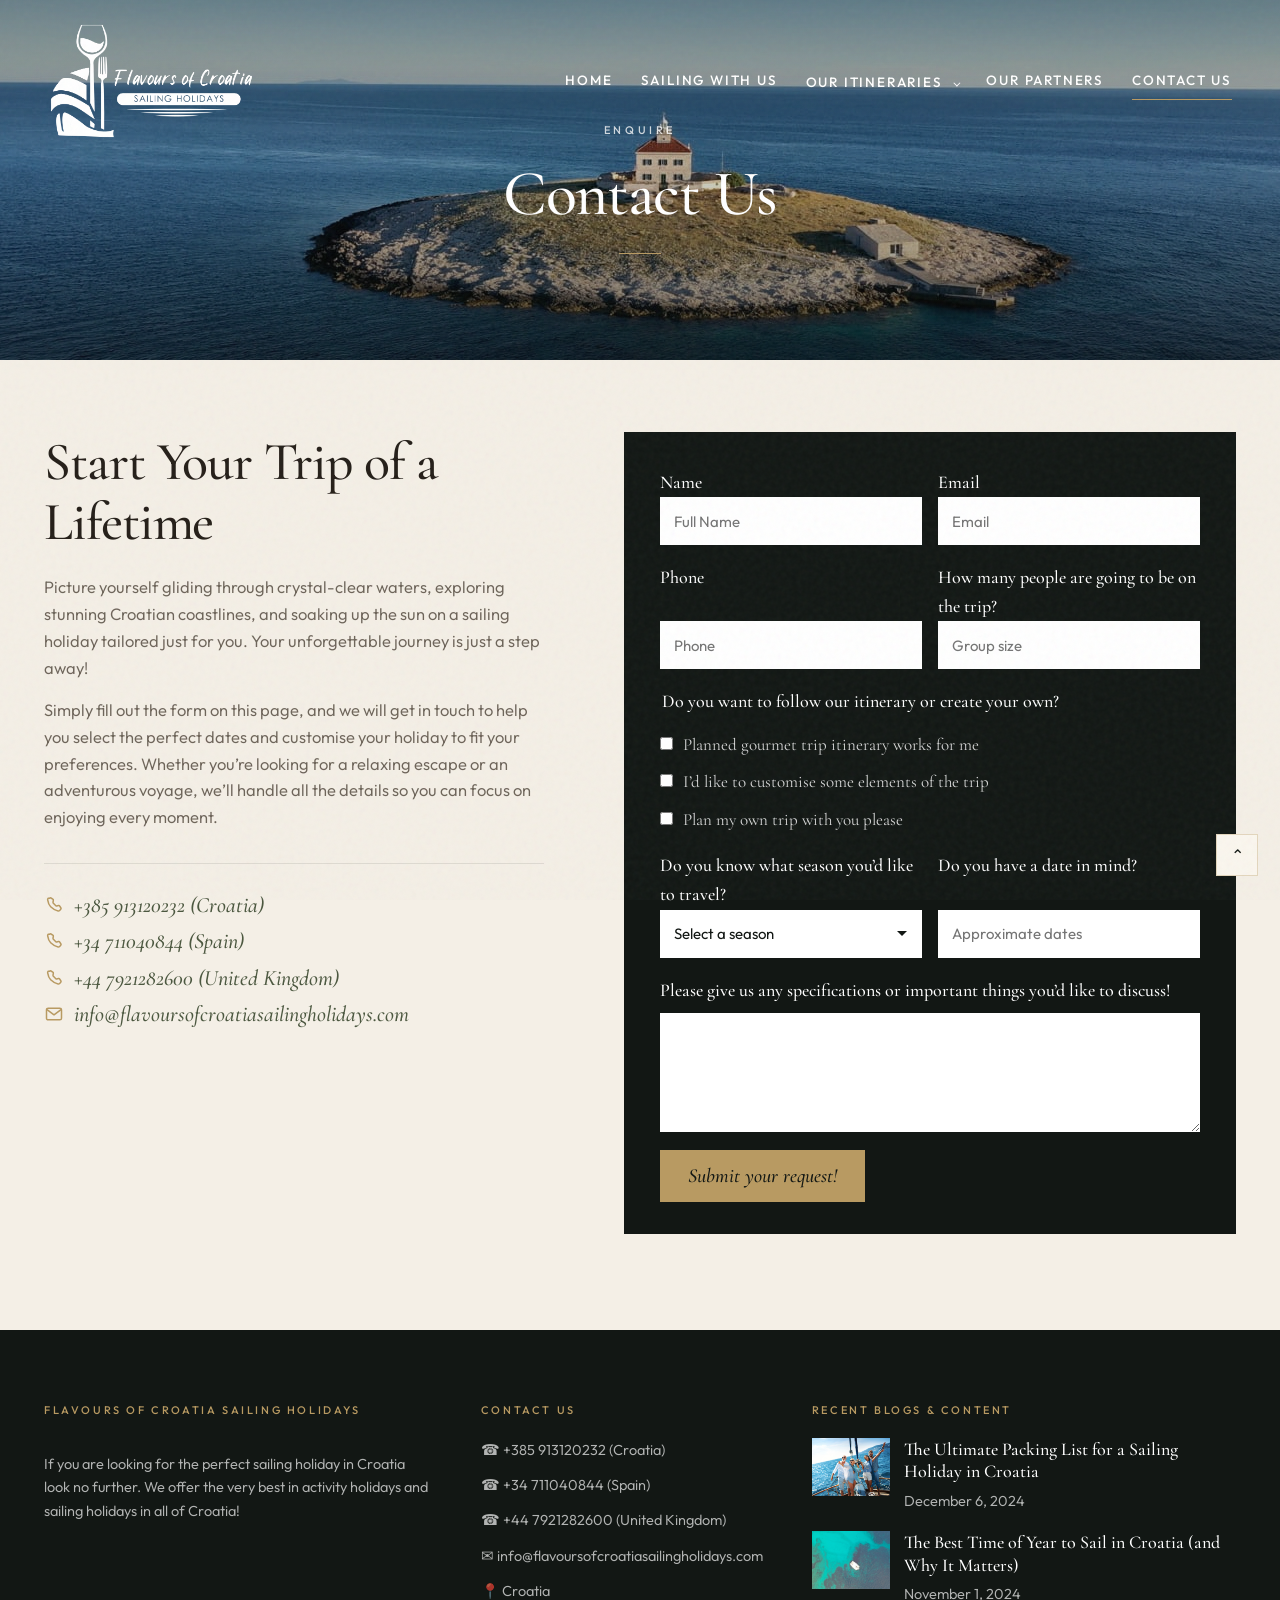
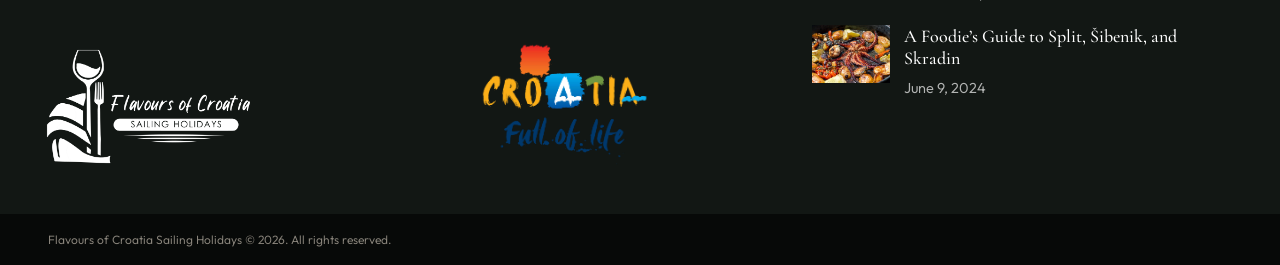
==== commit ba669315: "Replace competitor yacht photos and videos, and tidy Gourmet itinerary notes. Co-authored-by: Cursor" ====
--- a/contact.html
+++ b/contact.html
@@ -8,7 +8,7 @@
   <link rel="preconnect" href="https://fonts.gstatic.com" crossorigin>
   <link href="https://fonts.googleapis.com/css2?family=Cormorant+Garamond:ital,wght@0,400;0,500;0,600;1,400;1,500;1,600&family=Outfit:wght@300;400;500;600&display=swap" rel="stylesheet">
   <link rel="preconnect" href="https://player.vimeo.com">
-  <link rel="stylesheet" href="css/styles.css?v=114">
+  <link rel="stylesheet" href="css/styles.css?v=115">
 </head>
 <body>
   <header class="site-header">
@@ -38,10 +38,10 @@
   </header>
 
   <section class="page-hero contact">
-    <div class="hero-video" style="background-image:url('assets/video-poster-1228026612.jpg')" aria-hidden="true">
-      <img class="hero-poster" src="assets/video-poster-1228026612.jpg" alt="">
+    <div class="hero-video" style="background-image:url('assets/video-poster-1228026399.jpg')" aria-hidden="true">
+      <img class="hero-poster" src="assets/video-poster-1228026399.jpg" alt="">
       <iframe
-        src="https://player.vimeo.com/video/1228026612?background=1&amp;autoplay=1&amp;muted=1&amp;loop=1&amp;autopause=0&amp;title=0&amp;byline=0&amp;portrait=0"
+        src="https://player.vimeo.com/video/1228026399?background=1&amp;autoplay=1&amp;muted=1&amp;loop=1&amp;autopause=0&amp;title=0&amp;byline=0&amp;portrait=0"
         allow="autoplay; fullscreen"
         title="Contact Flavours of Croatia"
       ></iframe>
@@ -69,7 +69,7 @@
           </a>
           <a href="tel:+447921282600">
             <svg viewBox="0 0 24 24" fill="none" stroke="currentColor" stroke-width="1.8" stroke-linecap="round" stroke-linejoin="round" aria-hidden="true"><path d="M6.7 3.8c.4-.4 1.1-.5 1.6-.2l2.3 1.4c.5.3.7.9.6 1.5l-.4 2.2c-.1.5.1 1 .5 1.3l2.6 2.6c.3.4.8.6 1.3.5l2.2-.4c.6-.1 1.2.1 1.5.6l1.4 2.3c.3.5.2 1.2-.2 1.6l-1.3 1.3c-.5.5-1.2.7-1.9.6-3.3-.5-6.4-2.4-8.9-4.9S4.9 9.2 4.4 5.9c-.1-.7.1-1.4.6-1.9z"/></svg>
-            +447921282600 (United Kingdom)
+            +44 7921282600 (United Kingdom)
           </a>
           <a href="mailto:info@flavoursofcroatiasailingholidays.com">
             <svg viewBox="0 0 24 24" fill="none" stroke="currentColor" stroke-width="1.8" stroke-linecap="round" stroke-linejoin="round" aria-hidden="true"><rect x="3" y="5" width="18" height="14" rx="2"/><path d="M4 7l8 6 8-6"/></svg>
@@ -77,9 +77,9 @@
           </a>
         </div>
       </div>
-      <form class="enquiry-form" name="contact" method="POST" action="/" data-netlify="true" netlify-honeypot="bot-field" data-form>
+      <form class="enquiry-form" name="contact" method="POST" action="/contact.html?sent=1" data-netlify="true" data-form>
         <input type="hidden" name="form-name" value="contact">
-        <p class="form-honeypot"><label>Leave blank <input name="bot-field" tabindex="-1" autocomplete="off"></label></p>
+        <input type="hidden" name="source" value="Contact Us">
         <div class="enquiry-pair">
           <label>Name
             <input name="name" placeholder="Full Name" required>
@@ -120,7 +120,7 @@
           <textarea name="message" rows="5"></textarea>
         </label>
         <button type="submit">Submit your request!</button>
-        <p class="form-note">Thank you. We’ll be in touch shortly.</p>
+        <p class="form-note">Thank you for your submission. We’ll be in touch shortly.</p>
       </form>
     </div>
   </section>
@@ -138,7 +138,7 @@
         <ul>
           <li>☎ <a href="tel:+385913120232">+385 913120232</a> (Croatia)</li>
           <li>☎ <a href="tel:+34711040844">+34 711040844</a> (Spain)</li>
-          <li>☎ <a href="tel:+447921282600">+447921282600</a> (United Kingdom)</li>
+          <li>☎ <a href="tel:+447921282600">+44 7921282600</a> (United Kingdom)</li>
           <li>✉ <a href="mailto:info@flavoursofcroatiasailingholidays.com">info@flavoursofcroatiasailingholidays.com</a></li>
           <li>📍 Croatia</li>
         </ul>
@@ -157,6 +157,6 @@
   </footer>
   <button class="to-top" type="button" aria-label="Back to top">⌃</button>
   <script src="https://player.vimeo.com/api/player.js"></script>
-  <script src="js/main.js?v=23"></script>
+  <script src="js/main.js?v=27"></script>
 </body>
 </html>
--- a/css/styles.css
+++ b/css/styles.css
@@ -1031,6 +1031,15 @@
 }
 .form-note { display: none; color: var(--olive); font-weight: 500; }
 .form-note.show { display: block; }
+form.is-sent > *:not(.form-note):not(input[type="hidden"]) { display: none; }
+form.is-sent .form-note {
+  display: block;
+  font-family: "Cormorant Garamond", Georgia, serif;
+  font-size: clamp(24px, 3vw, 32px);
+  line-height: 1.3;
+  color: var(--navy);
+  margin: 0;
+}
 .article img.hero-img { width: 100%; max-height: 460px; object-fit: cover; margin: 0 0 28px; }
 .meta { color: var(--muted); font-size: 14px; }
 
